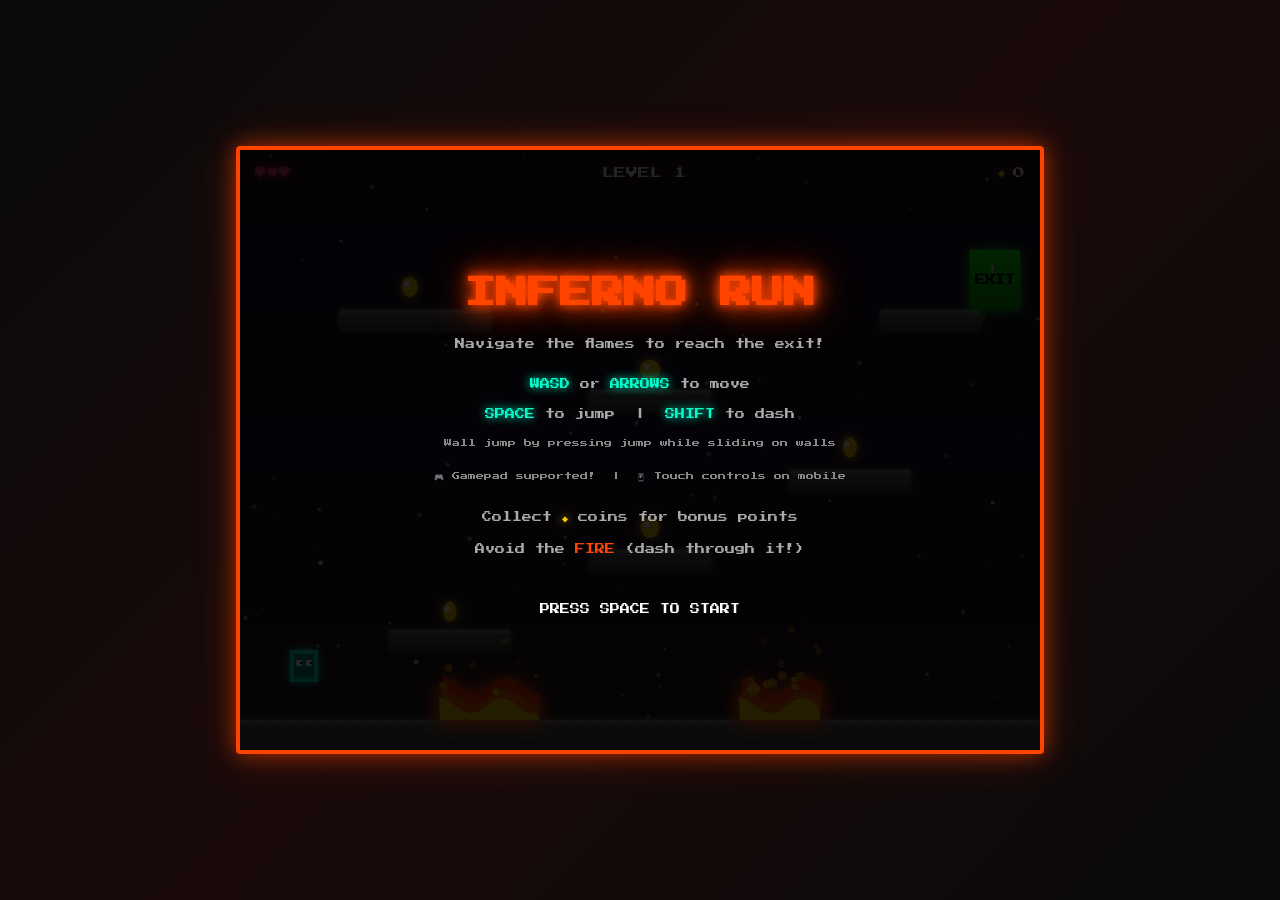
==== index.html @ c5701bc3 "feat: Implement core game mechanics including collision detection, player movement, and level manage" ====
<!DOCTYPE html>
<html lang="en">
<head>
    <meta charset="UTF-8">
    <meta name="viewport" content="width=device-width, initial-scale=1.0">
    <title>INFERNO RUN</title>
    <link rel="stylesheet" href="css/styles.css">
</head>
<body>
    <div id="game-container">
        <canvas id="gameCanvas" width="800" height="600"></canvas>
        <div id="scanlines"></div>
        <div id="crt-flicker"></div>
        
        <div id="ui">
            <div class="ui-item">
                <span class="heart">&#9829;&#9829;&#9829;</span>
            </div>
            <div class="ui-item">
                <span id="level-display">LEVEL 1</span>
            </div>
            <div class="ui-item">
                <span class="coin-icon">&#9670;</span>
                <span id="score">0</span>
            </div>
        </div>

        <div id="level-banner">LEVEL 1</div>

        <div id="overlay">
            <h1>INFERNO RUN</h1>
            <p>Navigate the flames to reach the exit!</p>
            <p style="margin-top: 20px;">
                <span class="highlight">WASD</span> or <span class="highlight">ARROWS</span> to move
            </p>
            <p>
                <span class="highlight">SPACE</span> to jump &nbsp;|&nbsp; <span class="highlight">SHIFT</span> to dash
            </p>
            <p style="margin-top: 10px; font-size: 8px; color: #888;">
                Wall jump by pressing jump while sliding on walls
            </p>
            <p style="margin-top: 15px; font-size: 8px; color: #888;">
                🎮 Gamepad supported! &nbsp;|&nbsp; 📱 Touch controls on mobile
            </p>
            <p style="margin-top: 20px;">
                Collect <span class="coin-icon">&#9670;</span> coins for bonus points
            </p>
            <p>
                Avoid the <span class="fire-text">FIRE</span> (dash through it!)
            </p>
            <p class="blink" style="margin-top: 40px; color: #fff;">
                PRESS SPACE TO START
            </p>
        </div>
    </div>

    <!-- Game Scripts (order matters for dependencies) -->
    <script src="js/constants.js"></script>
    <script src="js/audio.js"></script>
    <script src="js/levels.js"></script>
    <script src="js/particles.js"></script>
    <script src="js/player.js"></script>
    <script src="js/entities.js"></script>
    <script src="js/rendering.js"></script>
    <script src="js/input.js"></script>
    <script src="js/collisions.js"></script>
    <script src="js/game.js"></script>
</body>
</html>
---- css/styles.css ----
@import url('https://fonts.googleapis.com/css2?family=Press+Start+2P&display=swap');

* {
    margin: 0;
    padding: 0;
    box-sizing: border-box;
}

body {
    background: linear-gradient(135deg, #0a0a0a 0%, #1a0a0a 50%, #0a0a0a 100%);
    display: flex;
    justify-content: center;
    align-items: center;
    min-height: 100vh;
    overflow: hidden;
    font-family: 'Press Start 2P', monospace;
}

#game-container {
    position: relative;
    border: 4px solid #ff4400;
    box-shadow: 
        0 0 20px rgba(255, 68, 0, 0.5),
        0 0 40px rgba(255, 68, 0, 0.3),
        inset 0 0 60px rgba(0, 0, 0, 0.5);
    border-radius: 4px;
}

canvas {
    display: block;
    image-rendering: pixelated;
    image-rendering: crisp-edges;
}

#scanlines {
    position: absolute;
    top: 0;
    left: 0;
    width: 100%;
    height: 100%;
    background: repeating-linear-gradient(
        0deg,
        rgba(0, 0, 0, 0.15),
        rgba(0, 0, 0, 0.15) 1px,
        transparent 1px,
        transparent 2px
    );
    pointer-events: none;
    z-index: 10;
}

#crt-flicker {
    position: absolute;
    top: 0;
    left: 0;
    width: 100%;
    height: 100%;
    background: rgba(255, 255, 255, 0.03);
    pointer-events: none;
    z-index: 11;
    animation: flicker 0.15s infinite;
}

@keyframes flicker {
    0% { opacity: 0.27; }
    10% { opacity: 0.32; }
    20% { opacity: 0.27; }
    30% { opacity: 0.35; }
    40% { opacity: 0.27; }
    50% { opacity: 0.30; }
    60% { opacity: 0.27; }
    70% { opacity: 0.33; }
    80% { opacity: 0.27; }
    90% { opacity: 0.31; }
    100% { opacity: 0.27; }
}

#ui {
    position: absolute;
    top: 0;
    left: 0;
    width: 100%;
    padding: 15px;
    display: flex;
    justify-content: space-between;
    color: #fff;
    font-size: 12px;
    text-shadow: 2px 2px 0 #000, 0 0 10px rgba(255, 68, 0, 0.8);
    pointer-events: none;
    z-index: 5;
}

.ui-item {
    display: flex;
    align-items: center;
    gap: 8px;
}

.heart {
    color: #ff3366;
    text-shadow: 0 0 10px #ff3366;
}

.coin-icon {
    color: #ffcc00;
    text-shadow: 0 0 10px #ffcc00;
}

#overlay {
    position: absolute;
    top: 0;
    left: 0;
    width: 100%;
    height: 100%;
    display: flex;
    flex-direction: column;
    justify-content: center;
    align-items: center;
    background: rgba(0, 0, 0, 0.85);
    z-index: 20;
    text-align: center;
}

#overlay.hidden {
    display: none;
}

#overlay h1 {
    font-size: 32px;
    color: #ff4400;
    text-shadow: 
        0 0 10px #ff4400,
        0 0 20px #ff4400,
        0 0 40px #ff4400;
    margin-bottom: 20px;
    animation: pulse 1.5s ease-in-out infinite;
}

#overlay h2 {
    font-size: 20px;
    color: #ff4400;
    text-shadow: 0 0 20px #ff4400;
    margin-bottom: 20px;
}

#overlay p {
    font-size: 10px;
    color: #aaa;
    margin: 10px 0;
}

#overlay .highlight {
    color: #00ffcc;
    text-shadow: 0 0 10px #00ffcc;
}

#overlay .fire-text {
    color: #ff4400;
}

@keyframes pulse {
    0%, 100% { transform: scale(1); }
    50% { transform: scale(1.05); }
}

.blink {
    animation: blink 1s step-end infinite;
}

@keyframes blink {
    0%, 100% { opacity: 1; }
    50% { opacity: 0; }
}

#level-banner {
    position: absolute;
    top: 50%;
    left: 50%;
    transform: translate(-50%, -50%);
    font-size: 28px;
    color: #00ffcc;
    text-shadow: 0 0 20px #00ffcc;
    z-index: 15;
    opacity: 0;
    pointer-events: none;
    transition: opacity 0.5s;
}

/* ============ TOUCH CONTROLS ============ */
#touch-controls {
    position: absolute;
    bottom: 0;
    left: 0;
    width: 100%;
    height: 140px;
    display: flex;
    justify-content: space-between;
    align-items: flex-end;
    padding: 15px;
    pointer-events: none;
    z-index: 25;
}

.touch-left,
.touch-right {
    display: flex;
    gap: 10px;
    pointer-events: auto;
}

.touch-right {
    flex-direction: column;
    align-items: flex-end;
}

.touch-btn {
    font-family: 'Press Start 2P', monospace;
    font-size: 16px;
    color: #fff;
    background: rgba(255, 68, 0, 0.3);
    border: 3px solid rgba(255, 68, 0, 0.6);
    border-radius: 12px;
    padding: 20px 25px;
    text-shadow: 0 0 10px rgba(255, 68, 0, 0.8);
    box-shadow: 
        0 0 15px rgba(255, 68, 0, 0.3),
        inset 0 0 20px rgba(0, 0, 0, 0.5);
    cursor: pointer;
    user-select: none;
    -webkit-user-select: none;
    touch-action: manipulation;
    transition: all 0.1s;
}

.touch-btn:active,
.touch-btn.active {
    background: rgba(255, 68, 0, 0.6);
    border-color: #ff4400;
    transform: scale(0.95);
    box-shadow: 
        0 0 25px rgba(255, 68, 0, 0.6),
        inset 0 0 30px rgba(255, 100, 0, 0.3);
}

.touch-large {
    padding: 25px 35px;
    font-size: 14px;
}

.touch-small {
    padding: 12px 20px;
    font-size: 10px;
    background: rgba(0, 255, 204, 0.2);
    border-color: rgba(0, 255, 204, 0.5);
}

.touch-small:active,
.touch-small.active {
    background: rgba(0, 255, 204, 0.5);
    border-color: #00ffcc;
    box-shadow: 
        0 0 25px rgba(0, 255, 204, 0.6),
        inset 0 0 30px rgba(0, 255, 204, 0.3);
}

/* Hide touch controls on non-touch devices */
@media (hover: hover) and (pointer: fine) {
    #touch-controls {
        display: none;
    }
}

/* Dash cooldown indicator */
.dash-indicator {
    color: #00ffcc;
    text-shadow: 0 0 10px #00ffcc;
}

.dash-indicator.on-cooldown {
    color: #666;
    text-shadow: none;
}
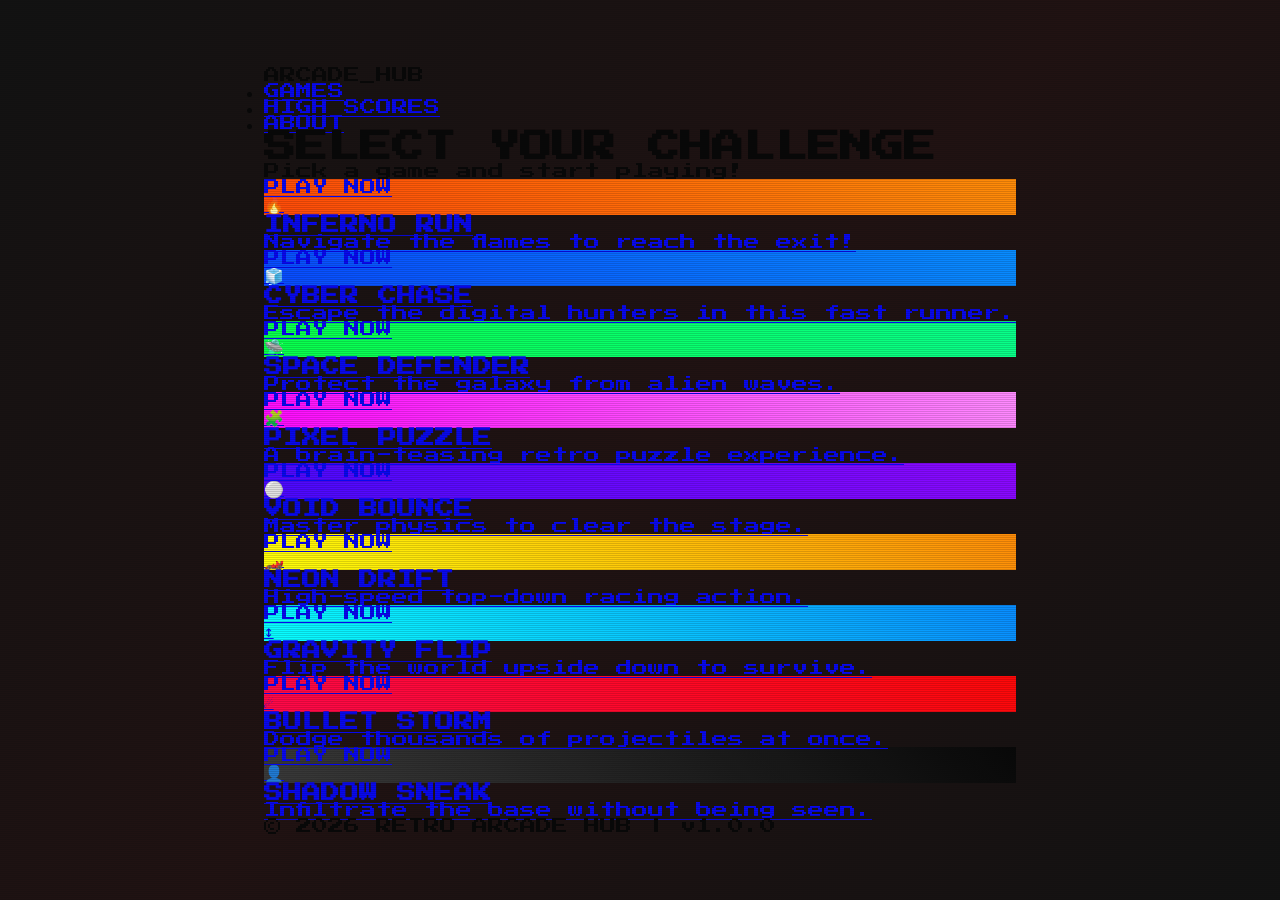
==== commit 5f5b00c8: "Add new mini-games: Shadow Sneak, Space Defender, and Void Bounce - Created HTML, CSS, and JavaScrip" ====
--- a/index.html
+++ b/index.html
@@ -3,67 +3,160 @@
 <head>
     <meta charset="UTF-8">
     <meta name="viewport" content="width=device-width, initial-scale=1.0">
-    <title>INFERNO RUN</title>
+    <title>Arcade Hub - Retro Mini Games</title>
     <link rel="stylesheet" href="css/styles.css">
 </head>
-<body>
-    <div id="game-container">
-        <canvas id="gameCanvas" width="800" height="600"></canvas>
-        <div id="scanlines"></div>
-        <div id="crt-flicker"></div>
-        
-        <div id="ui">
-            <div class="ui-item">
-                <span class="heart">&#9829;&#9829;&#9829;</span>
-            </div>
-            <div class="ui-item">
-                <span id="level-display">LEVEL 1</span>
-            </div>
-            <div class="ui-item">
-                <span class="coin-icon">&#9670;</span>
-                <span id="score">0</span>
-            </div>
-        </div>
+<body class="portal-body">
+    <div id="scanlines"></div>
+    <div id="crt-flicker"></div>
+    
+    <div class="portal-wrapper">
+        <nav class="portal-nav">
+            <div class="logo">ARCADE_HUB</div>
+            <ul class="nav-links">
+                <li><a href="#" class="active">GAMES</a></li>
+                <li><a href="#">HIGH SCORES</a></li>
+                <li><a href="#">ABOUT</a></li>
+            </ul>
+        </nav>
 
-        <div id="level-banner">LEVEL 1</div>
+        <header class="portal-header">
+            <h1>SELECT YOUR CHALLENGE</h1>
+            <p>Pick a game and start playing!</p>
+        </header>
 
-        <div id="overlay">
-            <h1>INFERNO RUN</h1>
-            <p>Navigate the flames to reach the exit!</p>
-            <p style="margin-top: 20px;">
-                <span class="highlight">WASD</span> or <span class="highlight">ARROWS</span> to move
-            </p>
-            <p>
-                <span class="highlight">SPACE</span> to jump &nbsp;|&nbsp; <span class="highlight">SHIFT</span> to dash
-            </p>
-            <p style="margin-top: 10px; font-size: 8px; color: #888;">
-                Wall jump by pressing jump while sliding on walls
-            </p>
-            <p style="margin-top: 15px; font-size: 8px; color: #888;">
-                🎮 Gamepad supported! &nbsp;|&nbsp; 📱 Touch controls on mobile
-            </p>
-            <p style="margin-top: 20px;">
-                Collect <span class="coin-icon">&#9670;</span> coins for bonus points
-            </p>
-            <p>
-                Avoid the <span class="fire-text">FIRE</span> (dash through it!)
-            </p>
-            <p class="blink" style="margin-top: 40px; color: #fff;">
-                PRESS SPACE TO START
-            </p>
-        </div>
+        <main class="game-grid">
+            <!-- Game 1: Inferno Run -->
+            <a href="Inferno Run/inferno-run.html" class="game-tile">
+                <div class="tile-image" style="background: linear-gradient(45deg, #ff4400, #ff8800);">
+                    <div class="tile-overlay">
+                        <span>PLAY NOW</span>
+                    </div>
+                    <div class="pixel-art-icon">🔥</div>
+                </div>
+                <div class="tile-info">
+                    <h3>INFERNO RUN</h3>
+                    <p>Navigate the flames to reach the exit!</p>
+                </div>
+            </a>
+
+            <!-- Game 2 -->
+            <a href="Cyber-Chase/index.html" class="game-tile">
+                <div class="tile-image" style="background: linear-gradient(45deg, #0044ff, #0088ff);">
+                    <div class="tile-overlay">
+                        <span>PLAY NOW</span>
+                    </div>
+                    <div class="pixel-art-icon">🧊</div>
+                </div>
+                <div class="tile-info">
+                    <h3>CYBER CHASE</h3>
+                    <p>Escape the digital hunters in this fast runner.</p>
+                </div>
+            </a>
+
+            <!-- Game 3 -->
+            <a href="Space-Defender/index.html" class="game-tile">
+                <div class="tile-image" style="background: linear-gradient(45deg, #00ff44, #00ff88);">
+                    <div class="tile-overlay">
+                        <span>PLAY NOW</span>
+                    </div>
+                    <div class="pixel-art-icon">🛸</div>
+                </div>
+                <div class="tile-info">
+                    <h3>SPACE DEFENDER</h3>
+                    <p>Protect the galaxy from alien waves.</p>
+                </div>
+            </a>
+
+            <!-- Game 4 -->
+            <a href="Pixel-Puzzle/index.html" class="game-tile">
+                <div class="tile-image" style="background: linear-gradient(45deg, #ff00ff, #ff88ff);">
+                    <div class="tile-overlay">
+                        <span>PLAY NOW</span>
+                    </div>
+                    <div class="pixel-art-icon">🧩</div>
+                </div>
+                <div class="tile-info">
+                    <h3>PIXEL PUZZLE</h3>
+                    <p>A brain-teasing retro puzzle experience.</p>
+                </div>
+            </a>
+
+            <!-- Game 5 -->
+            <a href="Void-Bounce/index.html" class="game-tile">
+                <div class="tile-image" style="background: linear-gradient(45deg, #4400ff, #8800ff);">
+                    <div class="tile-overlay">
+                        <span>PLAY NOW</span>
+                    </div>
+                    <div class="pixel-art-icon">⚪</div>
+                </div>
+                <div class="tile-info">
+                    <h3>VOID BOUNCE</h3>
+                    <p>Master physics to clear the stage.</p>
+                </div>
+            </a>
+
+            <!-- Game 6 -->
+            <a href="Neon-Drift/index.html" class="game-tile">
+                <div class="tile-image" style="background: linear-gradient(45deg, #ffff00, #ff8800);">
+                    <div class="tile-overlay">
+                        <span>PLAY NOW</span>
+                    </div>
+                    <div class="pixel-art-icon">🏎️</div>
+                </div>
+                <div class="tile-info">
+                    <h3>NEON DRIFT</h3>
+                    <p>High-speed top-down racing action.</p>
+                </div>
+            </a>
+
+            <!-- Game 7 -->
+            <a href="Gravity-Flip/index.html" class="game-tile">
+                <div class="tile-image" style="background: linear-gradient(45deg, #00ffff, #0088ff);">
+                    <div class="tile-overlay">
+                        <span>PLAY NOW</span>
+                    </div>
+                    <div class="pixel-art-icon">↕️</div>
+                </div>
+                <div class="tile-info">
+                    <h3>GRAVITY FLIP</h3>
+                    <p>Flip the world upside down to survive.</p>
+                </div>
+            </a>
+
+            <!-- Game 8 -->
+            <a href="Bullet-Storm/index.html" class="game-tile">
+                <div class="tile-image" style="background: linear-gradient(45deg, #ff0044, #ff0000);">
+                    <div class="tile-overlay">
+                        <span>PLAY NOW</span>
+                    </div>
+                    <div class="pixel-art-icon">☄️</div>
+                </div>
+                <div class="tile-info">
+                    <h3>BULLET STORM</h3>
+                    <p>Dodge thousands of projectiles at once.</p>
+                </div>
+            </a>
+
+            <!-- Game 9 -->
+            <a href="Shadow-Sneak/index.html" class="game-tile">
+                <div class="tile-image" style="background: linear-gradient(45deg, #333333, #000000);">
+                    <div class="tile-overlay">
+                        <span>PLAY NOW</span>
+                    </div>
+                    <div class="pixel-art-icon">👤</div>
+                </div>
+                <div class="tile-info">
+                    <h3>SHADOW SNEAK</h3>
+                    <p>Infiltrate the base without being seen.</p>
+                </div>
+            </a>
+        </main>
+
+        <footer class="portal-footer">
+            <p>&copy; 2026 RETRO ARCADE HUB | v1.0.0</p>
+        </footer>
     </div>
 
-    <!-- Game Scripts (order matters for dependencies) -->
-    <script src="js/constants.js"></script>
-    <script src="js/audio.js"></script>
-    <script src="js/levels.js"></script>
-    <script src="js/particles.js"></script>
-    <script src="js/player.js"></script>
-    <script src="js/entities.js"></script>
-    <script src="js/rendering.js"></script>
-    <script src="js/input.js"></script>
-    <script src="js/collisions.js"></script>
-    <script src="js/game.js"></script>
 </body>
 </html>
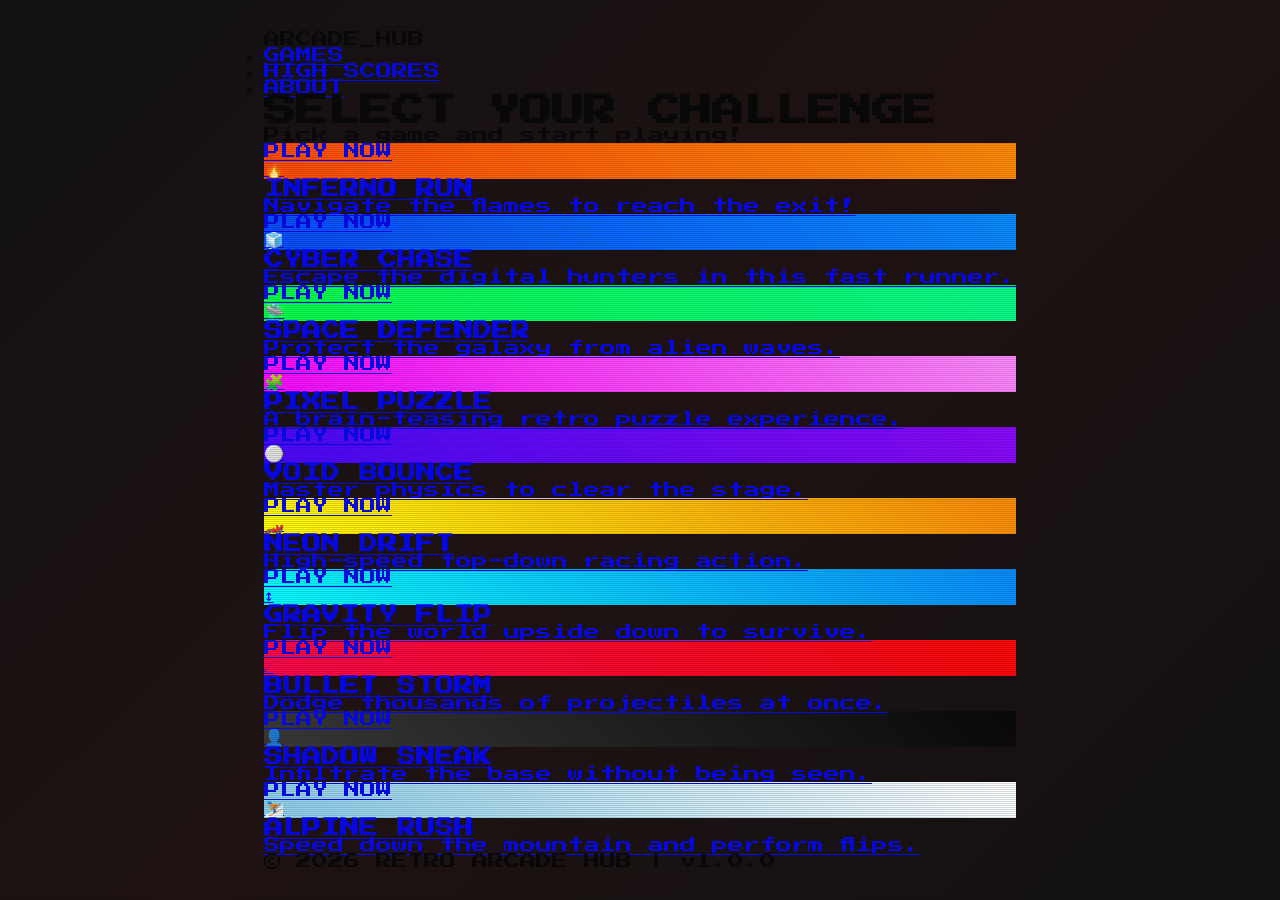
==== commit 672d6bb2: "feat: Add new game "Alpine Rush" to the game selection" ====
--- a/index.html
+++ b/index.html
@@ -151,6 +151,20 @@
                     <p>Infiltrate the base without being seen.</p>
                 </div>
             </a>
+
+            <!-- Game 10 -->
+            <a href="Platformer/index.html" class="game-tile">
+                <div class="tile-image" style="background: linear-gradient(45deg, #87ceeb, #ffffff);">
+                    <div class="tile-overlay">
+                        <span>PLAY NOW</span>
+                    </div>
+                    <div class="pixel-art-icon">⛷️</div>
+                </div>
+                <div class="tile-info">
+                    <h3>ALPINE RUSH</h3>
+                    <p>Speed down the mountain and perform flips.</p>
+                </div>
+            </a>
         </main>
 
         <footer class="portal-footer">
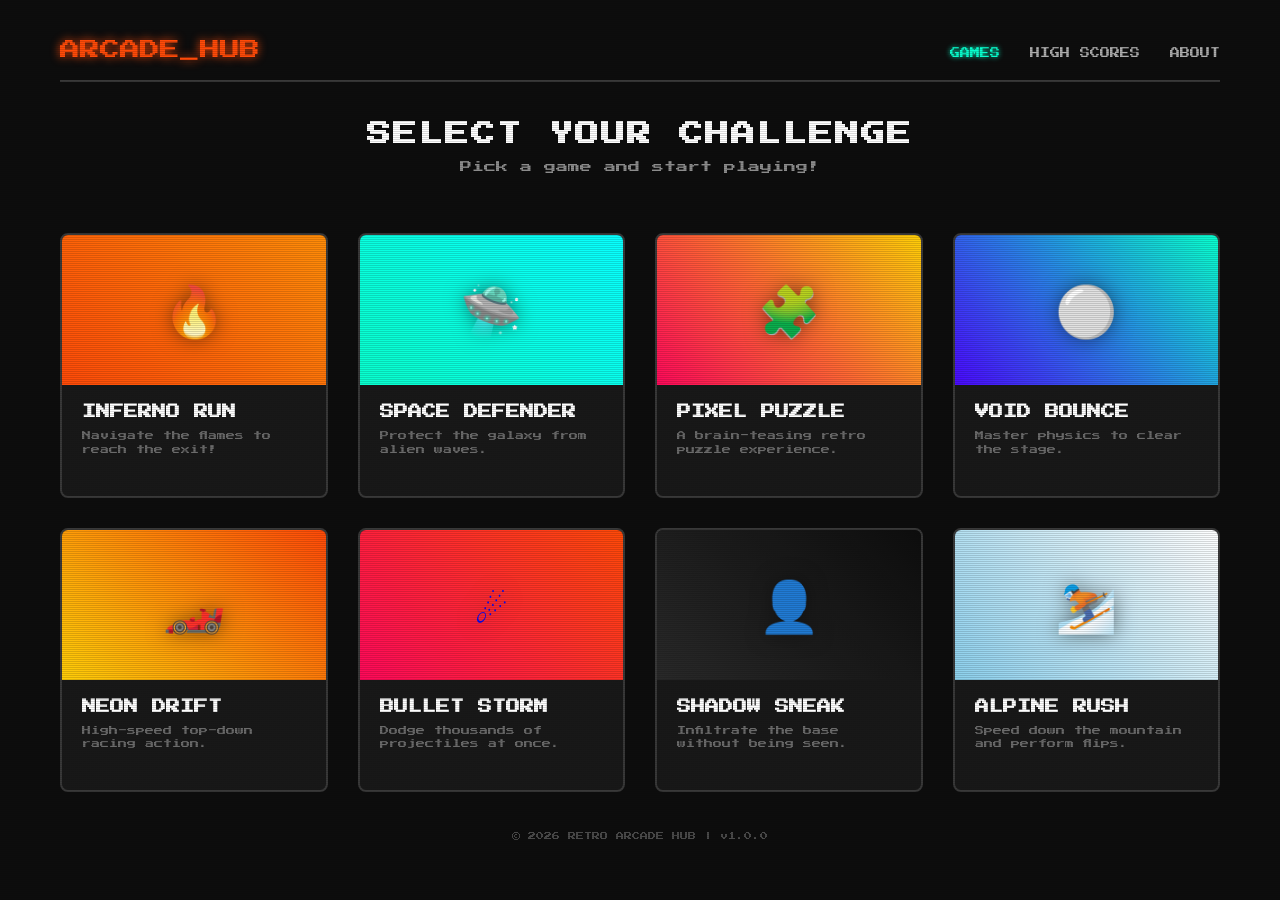
==== commit 115401be: "feat: Enhance gameplay with boss mechanics and audio integration - Added boss character with unique " ====
--- a/index.html
+++ b/index.html
@@ -28,7 +28,7 @@
         <main class="game-grid">
             <!-- Game 1: Inferno Run -->
             <a href="Inferno Run/inferno-run.html" class="game-tile">
-                <div class="tile-image" style="background: linear-gradient(45deg, #ff4400, #ff8800);">
+                <div class="tile-image" style="background: linear-gradient(45deg, var(--danger), #ff8800);">
                     <div class="tile-overlay">
                         <span>PLAY NOW</span>
                     </div>
@@ -40,23 +40,9 @@
                 </div>
             </a>
 
-            <!-- Game 2 -->
-            <a href="Cyber-Chase/index.html" class="game-tile">
-                <div class="tile-image" style="background: linear-gradient(45deg, #0044ff, #0088ff);">
-                    <div class="tile-overlay">
-                        <span>PLAY NOW</span>
-                    </div>
-                    <div class="pixel-art-icon">🧊</div>
-                </div>
-                <div class="tile-info">
-                    <h3>CYBER CHASE</h3>
-                    <p>Escape the digital hunters in this fast runner.</p>
-                </div>
-            </a>
-
-            <!-- Game 3 -->
+            <!-- Game 2: Space Defender -->
             <a href="Space-Defender/index.html" class="game-tile">
-                <div class="tile-image" style="background: linear-gradient(45deg, #00ff44, #00ff88);">
+                <div class="tile-image" style="background: linear-gradient(45deg, var(--primary), var(--tertiary));">
                     <div class="tile-overlay">
                         <span>PLAY NOW</span>
                     </div>
@@ -68,9 +54,9 @@
                 </div>
             </a>
 
-            <!-- Game 4 -->
+            <!-- Game 3: Pixel Puzzle -->
             <a href="Pixel-Puzzle/index.html" class="game-tile">
-                <div class="tile-image" style="background: linear-gradient(45deg, #ff00ff, #ff88ff);">
+                <div class="tile-image" style="background: linear-gradient(45deg, var(--secondary), var(--highlight));">
                     <div class="tile-overlay">
                         <span>PLAY NOW</span>
                     </div>
@@ -82,9 +68,9 @@
                 </div>
             </a>
 
-            <!-- Game 5 -->
+            <!-- Game 4: Void Bounce -->
             <a href="Void-Bounce/index.html" class="game-tile">
-                <div class="tile-image" style="background: linear-gradient(45deg, #4400ff, #8800ff);">
+                <div class="tile-image" style="background: linear-gradient(45deg, #4400ff, var(--primary));">
                     <div class="tile-overlay">
                         <span>PLAY NOW</span>
                     </div>
@@ -96,9 +82,9 @@
                 </div>
             </a>
 
-            <!-- Game 6 -->
+            <!-- Game 5: Neon Drift -->
             <a href="Neon-Drift/index.html" class="game-tile">
-                <div class="tile-image" style="background: linear-gradient(45deg, #ffff00, #ff8800);">
+                <div class="tile-image" style="background: linear-gradient(45deg, var(--highlight), var(--danger));">
                     <div class="tile-overlay">
                         <span>PLAY NOW</span>
                     </div>
@@ -110,23 +96,9 @@
                 </div>
             </a>
 
-            <!-- Game 7 -->
-            <a href="Gravity-Flip/index.html" class="game-tile">
-                <div class="tile-image" style="background: linear-gradient(45deg, #00ffff, #0088ff);">
-                    <div class="tile-overlay">
-                        <span>PLAY NOW</span>
-                    </div>
-                    <div class="pixel-art-icon">↕️</div>
-                </div>
-                <div class="tile-info">
-                    <h3>GRAVITY FLIP</h3>
-                    <p>Flip the world upside down to survive.</p>
-                </div>
-            </a>
-
-            <!-- Game 8 -->
+            <!-- Game 6: Bullet Storm -->
             <a href="Bullet-Storm/index.html" class="game-tile">
-                <div class="tile-image" style="background: linear-gradient(45deg, #ff0044, #ff0000);">
+                <div class="tile-image" style="background: linear-gradient(45deg, var(--secondary), var(--danger));">
                     <div class="tile-overlay">
                         <span>PLAY NOW</span>
                     </div>
@@ -138,9 +110,9 @@
                 </div>
             </a>
 
-            <!-- Game 9 -->
+            <!-- Game 7: Shadow Sneak -->
             <a href="Shadow-Sneak/index.html" class="game-tile">
-                <div class="tile-image" style="background: linear-gradient(45deg, #333333, #000000);">
+                <div class="tile-image" style="background: linear-gradient(45deg, var(--stealth), var(--void));">
                     <div class="tile-overlay">
                         <span>PLAY NOW</span>
                     </div>
@@ -152,9 +124,9 @@
                 </div>
             </a>
 
-            <!-- Game 10 -->
+            <!-- Game 8: Alpine Rush -->
             <a href="Platformer/index.html" class="game-tile">
-                <div class="tile-image" style="background: linear-gradient(45deg, #87ceeb, #ffffff);">
+                <div class="tile-image" style="background: linear-gradient(45deg, #87ceeb, var(--neutral));">
                     <div class="tile-overlay">
                         <span>PLAY NOW</span>
                     </div>
--- a/css/styles.css
+++ b/css/styles.css
@@ -1,4 +1,15 @@
 @import url('https://fonts.googleapis.com/css2?family=Press+Start+2P&display=swap');
+
+:root {
+    --primary: #00ffcc;
+    --secondary: #ff0055;
+    --tertiary: #00ffff;
+    --highlight: #ffcc00;
+    --danger: #ff4400;
+    --void: #050505;
+    --neutral: #ffffff;
+    --stealth: #222222;
+}
 
 * {
     margin: 0;
@@ -7,7 +18,8 @@
 }
 
 body {
-    background: linear-gradient(135deg, #0a0a0a 0%, #1a0a0a 50%, #0a0a0a 100%);
+    background: var(--void);
+    background-image: linear-gradient(135deg, #0a0a0a 0%, #1a0a0a 50%, #0a0a0a 100%);
     display: flex;
     justify-content: center;
     align-items: center;
@@ -18,10 +30,10 @@
 
 #game-container {
     position: relative;
-    border: 4px solid #ff4400;
+    border: 4px solid var(--primary);
     box-shadow: 
-        0 0 20px rgba(255, 68, 0, 0.5),
-        0 0 40px rgba(255, 68, 0, 0.3),
+        0 0 20px rgba(0, 255, 204, 0.5),
+        0 0 40px rgba(0, 255, 204, 0.3),
         inset 0 0 60px rgba(0, 0, 0, 0.5);
     border-radius: 4px;
 }
@@ -280,3 +292,198 @@
     color: #666;
     text-shadow: none;
 }
+
+/* ============ PORTAL STYLES ============ */
+.portal-body {
+    overflow-y: auto;
+    align-items: flex-start;
+    background: #050505;
+}
+
+.portal-wrapper {
+    width: 100%;
+    max-width: 1200px;
+    margin: 0 auto;
+    padding: 20px;
+    min-height: 100vh;
+    display: flex;
+    flex-direction: column;
+}
+
+.portal-nav {
+    display: flex;
+    justify-content: space-between;
+    align-items: center;
+    padding: 20px 0;
+    border-bottom: 2px solid #333;
+    margin-bottom: 40px;
+}
+
+.portal-nav .logo {
+    font-size: 20px;
+    color: #ff4400;
+    text-shadow: 0 0 10px #ff4400;
+}
+
+.nav-links {
+    list-style: none;
+    display: flex;
+    gap: 30px;
+}
+
+.nav-links a {
+    color: #aaa;
+    text-decoration: none;
+    font-size: 10px;
+    transition: color 0.3s;
+}
+
+.nav-links a:hover, .nav-links a.active {
+    color: #00ffcc;
+    text-shadow: 0 0 5px #00ffcc;
+}
+
+.portal-header {
+    text-align: center;
+    margin-bottom: 60px;
+}
+
+.portal-header h1 {
+    font-size: 24px;
+    color: #fff;
+    margin-bottom: 15px;
+    letter-spacing: 2px;
+}
+
+.portal-header p {
+    font-size: 12px;
+    color: #888;
+}
+
+.game-grid {
+    display: grid;
+    grid-template-columns: repeat(auto-fill, minmax(250px, 1fr));
+    gap: 30px;
+    flex-grow: 1;
+}
+
+.game-tile {
+    background: #111;
+    border: 2px solid #333;
+    border-radius: 8px;
+    overflow: hidden;
+    text-decoration: none;
+    transition: all 0.3s ease;
+    display: flex;
+    flex-direction: column;
+}
+
+.game-tile:hover:not(.locked) {
+    border-color: #ff4400;
+    transform: translateY(-5px);
+    box-shadow: 0 10px 20px rgba(255, 68, 0, 0.2);
+}
+
+.game-tile.locked {
+    opacity: 0.6;
+    cursor: default;
+}
+
+.tile-image {
+    height: 150px;
+    position: relative;
+    display: flex;
+    justify-content: center;
+    align-items: center;
+    font-size: 50px;
+}
+
+.tile-overlay {
+    position: absolute;
+    top: 0;
+    left: 0;
+    width: 100%;
+    height: 100%;
+    background: rgba(0,0,0,0.5);
+    display: flex;
+    justify-content: center;
+    align-items: center;
+    opacity: 0;
+    transition: opacity 0.3s;
+}
+
+.tile-overlay span {
+    color: #fff;
+    font-size: 10px;
+    border: 1px solid #fff;
+    padding: 8px 12px;
+}
+
+.game-tile:hover:not(.locked) .tile-overlay {
+    opacity: 1;
+}
+
+.pixel-art-icon {
+    filter: drop-shadow(0 0 10px rgba(0,0,0,0.5));
+    animation: float 3s ease-in-out infinite;
+}
+
+@keyframes float {
+    0%, 100% { transform: translateY(0); }
+    50% { transform: translateY(-10px); }
+}
+
+.tile-info {
+    padding: 20px;
+}
+
+.tile-info h3 {
+    color: #fff;
+    font-size: 14px;
+    margin-bottom: 10px;
+}
+
+.tile-info p {
+    color: #666;
+    font-size: 9px;
+    line-height: 1.5;
+}
+
+.portal-footer {
+    text-align: center;
+    padding: 40px 0;
+    color: #444;
+    font-size: 8px;
+}
+
+/* ============ SHARED GAME UI ============ */
+.back-button {
+    position: absolute;
+    top: 20px;
+    left: 20px;
+    z-index: 100;
+    color: #ff4400;
+    text-decoration: none;
+    font-size: 10px;
+    padding: 8px 12px;
+    border: 1px solid #ff4400;
+    background: rgba(0, 0, 0, 0.5);
+    transition: all 0.3s;
+    pointer-events: auto;
+}
+
+.back-button:hover {
+    background: #ff4400;
+    color: #000;
+    box-shadow: 0 0 10px #ff4400;
+}
+
+@media (max-width: 600px) {
+    .portal-nav {
+        flex-direction: column;
+        gap: 20px;
+    }
+    .game-grid {
+        grid-template-columns: 1fr;
+    }
+}
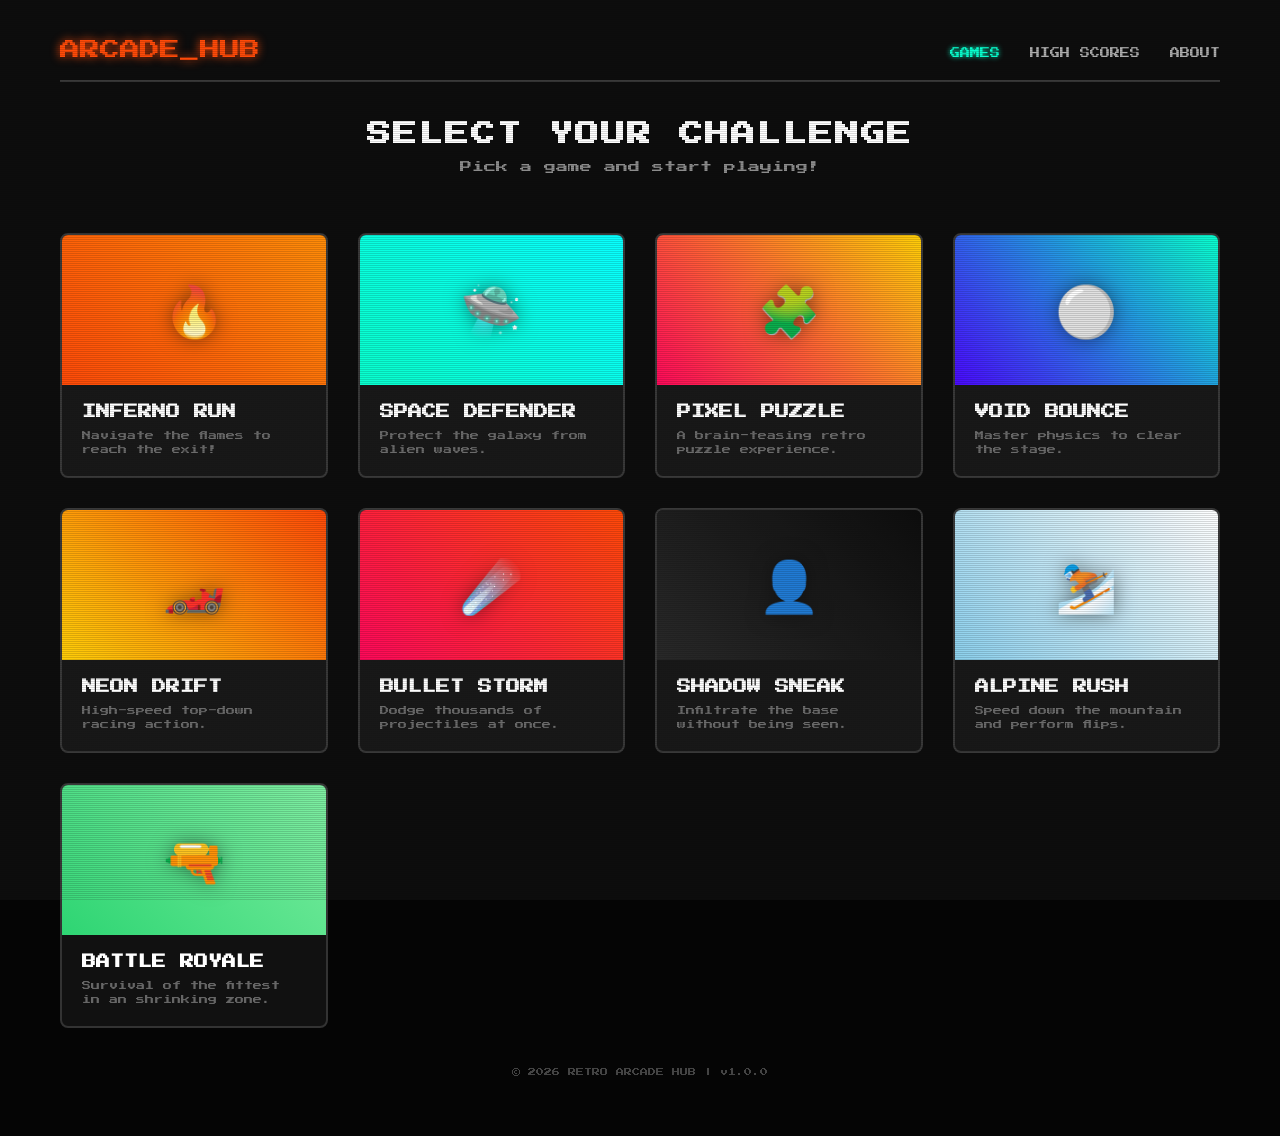
==== commit 6dca84a9: "Refactor game UI and mechanics across multiple games - Updated HUD styles to use Assets.COLORS for c" ====
--- a/index.html
+++ b/index.html
@@ -4,6 +4,7 @@
     <meta charset="UTF-8">
     <meta name="viewport" content="width=device-width, initial-scale=1.0">
     <title>Arcade Hub - Retro Mini Games</title>
+    <link rel="icon" href="data:,">
     <link rel="stylesheet" href="css/styles.css">
 </head>
 <body class="portal-body">
@@ -27,7 +28,7 @@
 
         <main class="game-grid">
             <!-- Game 1: Inferno Run -->
-            <a href="Inferno Run/inferno-run.html" class="game-tile">
+            <a href="Inferno-Run/inferno-run.html" class="game-tile">
                 <div class="tile-image" style="background: linear-gradient(45deg, var(--danger), #ff8800);">
                     <div class="tile-overlay">
                         <span>PLAY NOW</span>
@@ -137,6 +138,20 @@
                     <p>Speed down the mountain and perform flips.</p>
                 </div>
             </a>
+
+            <!-- Game 9: Battle Royale -->
+            <a href="Battle Royale/index.html" class="game-tile">
+                <div class="tile-image" style="background: linear-gradient(45deg, #2ed573, #7bed9f);">
+                    <div class="tile-overlay">
+                        <span>PLAY NOW</span>
+                    </div>
+                    <div class="pixel-art-icon">🔫</div>
+                </div>
+                <div class="tile-info">
+                    <h3>BATTLE ROYALE</h3>
+                    <p>Survival of the fittest in an shrinking zone.</p>
+                </div>
+            </a>
         </main>
 
         <footer class="portal-footer">
